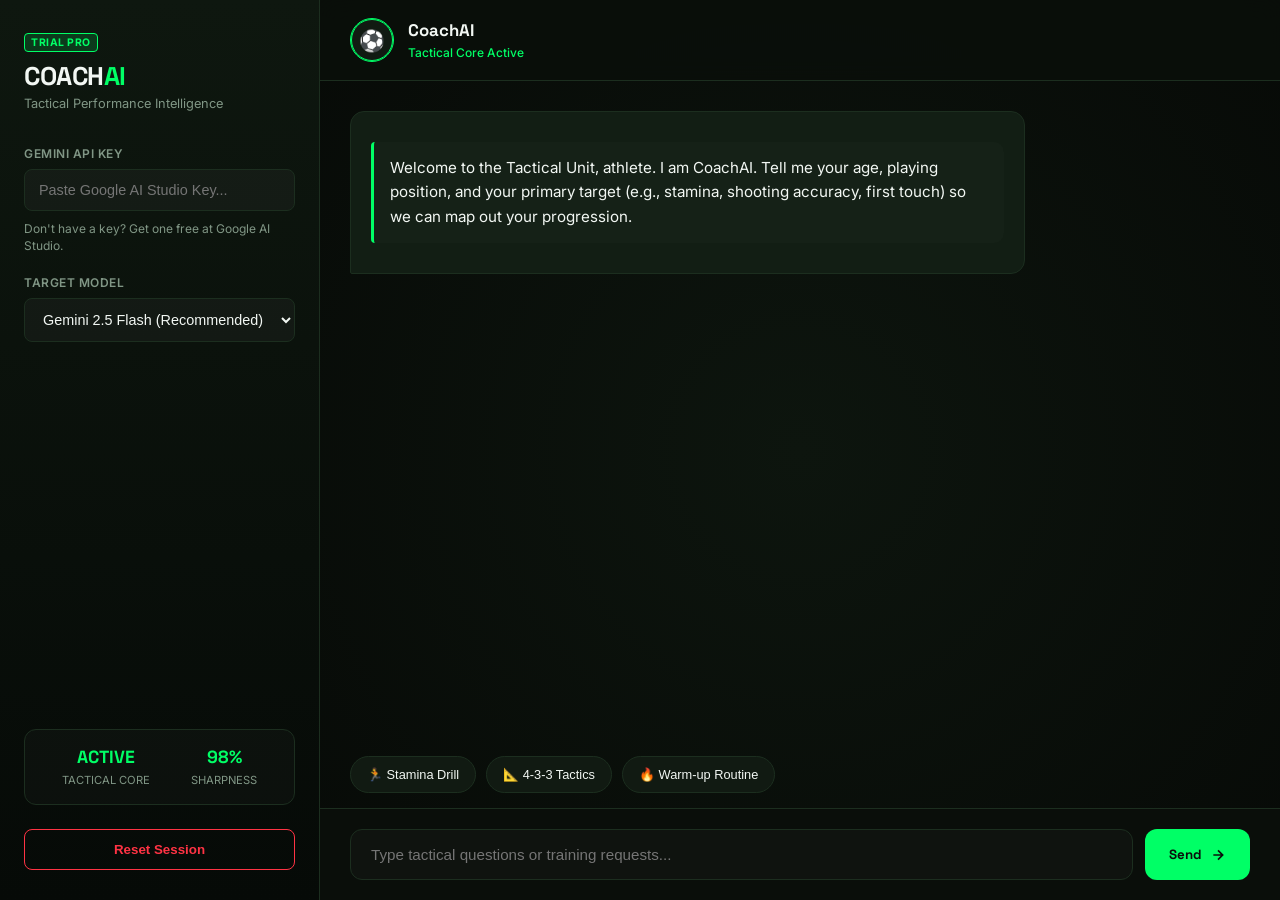
==== index.html @ 8681718f "Rename ai_studio_code.html to index.html" ====
<!DOCTYPE html>
<html lang="en">
<head>
    <meta charset="UTF-8">
    <meta name="viewport" content="width=device-width, initial-scale=1.0">
    <title>CoachAI - Tactical Training Dashboard</title>
    <link rel="stylesheet" href="style.css">
    <!-- Premium Fonts: Space Grotesk for headers, Inter for readability -->
    <link href="https://fonts.googleapis.com/css2?family=Inter:wght@400;500;600&family=Space+Grotesk:wght@500;700&display=swap" rel="stylesheet">
</head>
<body>
    <div class="app-container">
        <!-- Sidebar Utility Drawer -->
        <aside class="sidebar">
            <div class="sidebar-header">
                <div class="logo-area">
                    <span class="pitch-badge">TRIAL PRO</span>
                    <h2>COACH<span>AI</span></h2>
                </div>
                <p>Tactical Performance Intelligence</p>
            </div>
            
            <div class="config-section">
                <div class="input-group">
                    <label for="api-key-input">Gemini API Key</label>
                    <input type="password" id="api-key-input" placeholder="Paste Google AI Studio Key..." />
                </div>
                <p class="help-text">Don't have a key? Get one free at Google AI Studio.</p>
                
                <div class="input-group">
                    <label for="model-select">Target Model</label>
                    <select id="model-select">
                        <option value="gemini-2.5-flash">Gemini 2.5 Flash (Recommended)</option>
                        <option value="gemini-2.5-pro">Gemini 2.5 Pro (Heavy Reasoning)</option>
                    </select>
                </div>
            </div>

            <div class="stats-card">
                <div class="stat-item">
                    <span class="stat-val">ACTIVE</span>
                    <span class="stat-lbl">Tactical Core</span>
                </div>
                <div class="stat-item">
                    <span class="stat-val">98%</span>
                    <span class="stat-lbl">Sharpness</span>
                </div>
            </div>

            <div class="sidebar-footer">
                <button id="clear-btn" class="secondary-btn">Reset Session</button>
            </div>
        </aside>

        <!-- Main Chat Area -->
        <main class="chat-area">
            <header class="chat-header">
                <button id="menu-toggle" class="menu-btn">☰</button>
                <div class="coach-profile">
                    <div class="avatar-pulse">
                        <span class="avatar-icon">⚽</span>
                        <span class="pulse-ring"></span>
                    </div>
                    <div>
                        <h3>CoachAI</h3>
                        <span class="status">Tactical Core Active</span>
                    </div>
                </div>
            </header>

            <!-- Main Conversation Space -->
            <div class="messages-container" id="messages-container">
                <!-- Chat messages loaded here -->
            </div>

            <!-- Quick Suggestions Box -->
            <div class="suggestions-box" id="suggestions-box">
                <button class="suggestion-chip" data-prompt="Design an explosive stamina drill for a winger.">🏃 Stamina Drill</button>
                <button class="suggestion-chip" data-prompt="What are the tactical pros and cons of playing a 4-3-3 formation?">📐 4-3-3 Tactics</button>
                <button class="suggestion-chip" data-prompt="Give me a 10-minute warm-up routine before a high-intensity match.">🔥 Warm-up Routine</button>
            </div>

            <!-- Text Input Container -->
            <div class="input-bar">
                <form class="input-form" id="chat-form">
                    <input type="text" id="user-input" placeholder="Type tactical questions or training requests..." required autocomplete="off">
                    <button type="submit" id="send-btn">
                        <span>Send</span>
                        <svg width="16" height="16" viewBox="0 0 24 24" fill="none" stroke="currentColor" stroke-width="2.5"><path d="M5 12h14M12 5l7 7-7 7"/></svg>
                    </button>
                </form>
            </div>
        </main>
    </div>
    <script src="script.js"></script>
</body>
</html>
---- style.css ----
:root {
    --bg-dark: #0a0f0b;
    --bg-panel: #111a12;
    --neon-green: #00ff66;
    --neon-glow: rgba(0, 255, 102, 0.15);
    --border-color: #1c2e1f;
    --text-primary: #f2f7f3;
    --text-muted: #809685;
    --user-bubble: #172b1b;
    --coach-bubble: #121e14;
    --accent-red: #ff3344;
}

* {
    box-sizing: border-box;
    margin: 0;
    padding: 0;
}

body {
    background-color: var(--bg-dark);
    color: var(--text-primary);
    font-family: 'Inter', sans-serif;
    height: 100vh;
    display: flex;
    overflow: hidden;
}

.app-container {
    display: flex;
    width: 100vw;
    height: 100vh;
}

/* Sidebar Styling */
.sidebar {
    width: 320px;
    background: linear-gradient(180deg, #0e170f 0%, #060a07 100%);
    border-right: 1px solid var(--border-color);
    display: flex;
    flex-direction: column;
    padding: 30px 24px;
    z-index: 10;
}

.sidebar-header h2 {
    font-family: 'Space Grotesk', sans-serif;
    font-size: 1.6rem;
    font-weight: 700;
    letter-spacing: -0.5px;
}

.sidebar-header h2 span {
    color: var(--neon-green);
}

.pitch-badge {
    background-color: var(--neon-glow);
    color: var(--neon-green);
    border: 1px solid var(--neon-green);
    font-size: 0.65rem;
    font-weight: 700;
    padding: 2px 6px;
    border-radius: 4px;
    letter-spacing: 0.5px;
    display: inline-block;
    margin-bottom: 8px;
}

.sidebar-header p {
    font-size: 0.8rem;
    color: var(--text-muted);
    margin-top: 4px;
    margin-bottom: 35px;
}

.config-section {
    display: flex;
    flex-direction: column;
    gap: 20px;
    flex-grow: 1;
}

.input-group {
    display: flex;
    flex-direction: column;
    gap: 8px;
}

.input-group label {
    font-size: 0.75rem;
    font-weight: 600;
    text-transform: uppercase;
    letter-spacing: 0.5px;
    color: var(--text-muted);
}

.input-group input, .input-group select {
    background-color: rgba(255, 255, 255, 0.03);
    border: 1px solid var(--border-color);
    padding: 12px 14px;
    border-radius: 8px;
    color: var(--text-primary);
    font-size: 0.9rem;
    transition: all 0.2s ease;
}

.input-group input:focus, .input-group select:focus {
    outline: none;
    border-color: var(--neon-green);
    box-shadow: 0 0 10px var(--neon-glow);
}

.help-text {
    font-size: 0.75rem;
    color: var(--text-muted);
    line-height: 1.4;
    margin-top: -10px;
}

.stats-card {
    background: rgba(255, 255, 255, 0.02);
    border: 1px solid var(--border-color);
    border-radius: 12px;
    padding: 16px;
    display: flex;
    justify-content: space-around;
    margin-bottom: 24px;
}

.stat-item {
    text-align: center;
}

.stat-val {
    display: block;
    font-family: 'Space Grotesk', sans-serif;
    font-size: 1.1rem;
    font-weight: 700;
    color: var(--neon-green);
}

.stat-lbl {
    font-size: 0.7rem;
    color: var(--text-muted);
    text-transform: uppercase;
}

.secondary-btn {
    width: 100%;
    background: transparent;
    border: 1px solid var(--accent-red);
    color: var(--accent-red);
    padding: 12px;
    border-radius: 8px;
    cursor: pointer;
    font-weight: 600;
    transition: all 0.2s ease;
}

.secondary-btn:hover {
    background-color: rgba(255, 51, 68, 0.08);
}

/* Chat Main Layout */
.chat-area {
    flex-grow: 1;
    display: flex;
    flex-direction: column;
    background: radial-gradient(circle at 50% 50%, #0d150e 0%, #070a07 100%);
    height: 100%;
}

.chat-header {
    background: rgba(10, 15, 11, 0.8);
    backdrop-filter: blur(12px);
    padding: 18px 30px;
    display: flex;
    align-items: center;
    border-bottom: 1px solid var(--border-color);
}

.menu-btn {
    display: none;
    background: none;
    border: none;
    color: var(--text-primary);
    font-size: 1.5rem;
    margin-right: 18px;
    cursor: pointer;
}

.coach-profile {
    display: flex;
    align-items: center;
    gap: 14px;
}

.avatar-pulse {
    position: relative;
    width: 44px;
    height: 44px;
    background: var(--bg-panel);
    border: 1.5px solid var(--neon-green);
    border-radius: 50%;
    display: flex;
    align-items: center;
    justify-content: center;
    font-size: 1.3rem;
}

.pulse-ring {
    position: absolute;
    width: 100%;
    height: 100%;
    border: 1px solid var(--neon-green);
    border-radius: 50%;
    animation: pulse 2s infinite;
}

@keyframes pulse {
    0% { transform: scale(1); opacity: 1; }
    100% { transform: scale(1.4); opacity: 0; }
}

.coach-profile h3 {
    font-family: 'Space Grotesk', sans-serif;
    font-size: 1.05rem;
}

.coach-profile .status {
    font-size: 0.75rem;
    color: var(--neon-green);
    font-weight: 500;
}

/* Message Container Elements */
.messages-container {
    flex-grow: 1;
    padding: 30px;
    overflow-y: auto;
    display: flex;
    flex-direction: column;
    gap: 20px;
}

.message {
    max-width: 75%;
    padding: 16px 20px;
    border-radius: 14px;
    line-height: 1.6;
    font-size: 0.95rem;
}

.message.user {
    align-self: flex-end;
    background-color: var(--user-bubble);
    border: 1px solid rgba(0, 255, 102, 0.1);
    border-bottom-right-radius: 2px;
}

.message.assistant {
    align-self: flex-start;
    background-color: var(--coach-bubble);
    border: 1px solid var(--border-color);
    border-bottom-left-radius: 2px;
}

/* CSS Card Layouts for Coach AI responses */
.response-card {
    border-left: 3px solid var(--neon-green);
    background: rgba(255, 255, 255, 0.01);
    margin: 14px 0;
    padding: 14px 16px;
    border-radius: 4px 10px 10px 4px;
}

.response-card h5 {
    font-family: 'Space Grotesk', sans-serif;
    color: var(--neon-green);
    font-size: 1rem;
    text-transform: uppercase;
    margin-bottom: 8px;
    letter-spacing: 0.5px;
}

.message ul, .message ol {
    margin-left: 20px;
    margin-top: 6px;
    margin-bottom: 6px;
}

.message li {
    margin-bottom: 6px;
}

/* Suggestion Chips styling */
.suggestions-box {
    padding: 0 30px;
    display: flex;
    gap: 10px;
    overflow-x: auto;
    scrollbar-width: none;
    margin-bottom: 15px;
}

.suggestions-box::-webkit-scrollbar {
    display: none;
}

.suggestion-chip {
    background-color: var(--bg-panel);
    border: 1px solid var(--border-color);
    color: var(--text-primary);
    padding: 10px 16px;
    border-radius: 20px;
    font-size: 0.8rem;
    font-weight: 500;
    white-space: nowrap;
    cursor: pointer;
    transition: all 0.2s ease;
}

.suggestion-chip:hover {
    border-color: var(--neon-green);
    background-color: var(--neon-glow);
}

/* Input Bar styling */
.input-bar {
    background: rgba(10, 15, 11, 0.9);
    padding: 20px 30px;
    border-top: 1px solid var(--border-color);
}

.input-form {
    display: flex;
    gap: 12px;
}

.input-form input {
    flex-grow: 1;
    background-color: rgba(255, 255, 255, 0.02);
    border: 1px solid var(--border-color);
    padding: 16px 20px;
    border-radius: 12px;
    color: var(--text-primary);
    font-size: 0.95rem;
    transition: all 0.2s;
}

.input-form input:focus {
    outline: none;
    border-color: var(--neon-green);
    background-color: rgba(255, 255, 255, 0.04);
}

.input-form button {
    background-color: var(--neon-green);
    color: var(--bg-dark);
    border: none;
    padding: 0 24px;
    border-radius: 12px;
    font-family: 'Space Grotesk', sans-serif;
    font-weight: 700;
    display: flex;
    align-items: center;
    gap: 8px;
    cursor: pointer;
    transition: transform 0.2s, background-color 0.2s;
}

.input-form button:hover {
    background-color: #00e65c;
    transform: translateY(-1px);
}

/* Custom Scrollbar */
::-webkit-scrollbar {
    width: 6px;
}

::-webkit-scrollbar-track {
    background: transparent;
}

::-webkit-scrollbar-thumb {
    background: var(--border-color);
    border-radius: 10px;
}

/* Mobile Styling */
@media (max-width: 820px) {
    .menu-btn {
        display: block;
    }
    .sidebar {
        position: absolute;
        left: 0;
        top: 0;
        bottom: 0;
        transform: translateX(-100%);
    }
    .sidebar.open {
        transform: translateX(0);
    }
    .message {
        max-width: 90%;
    }
}
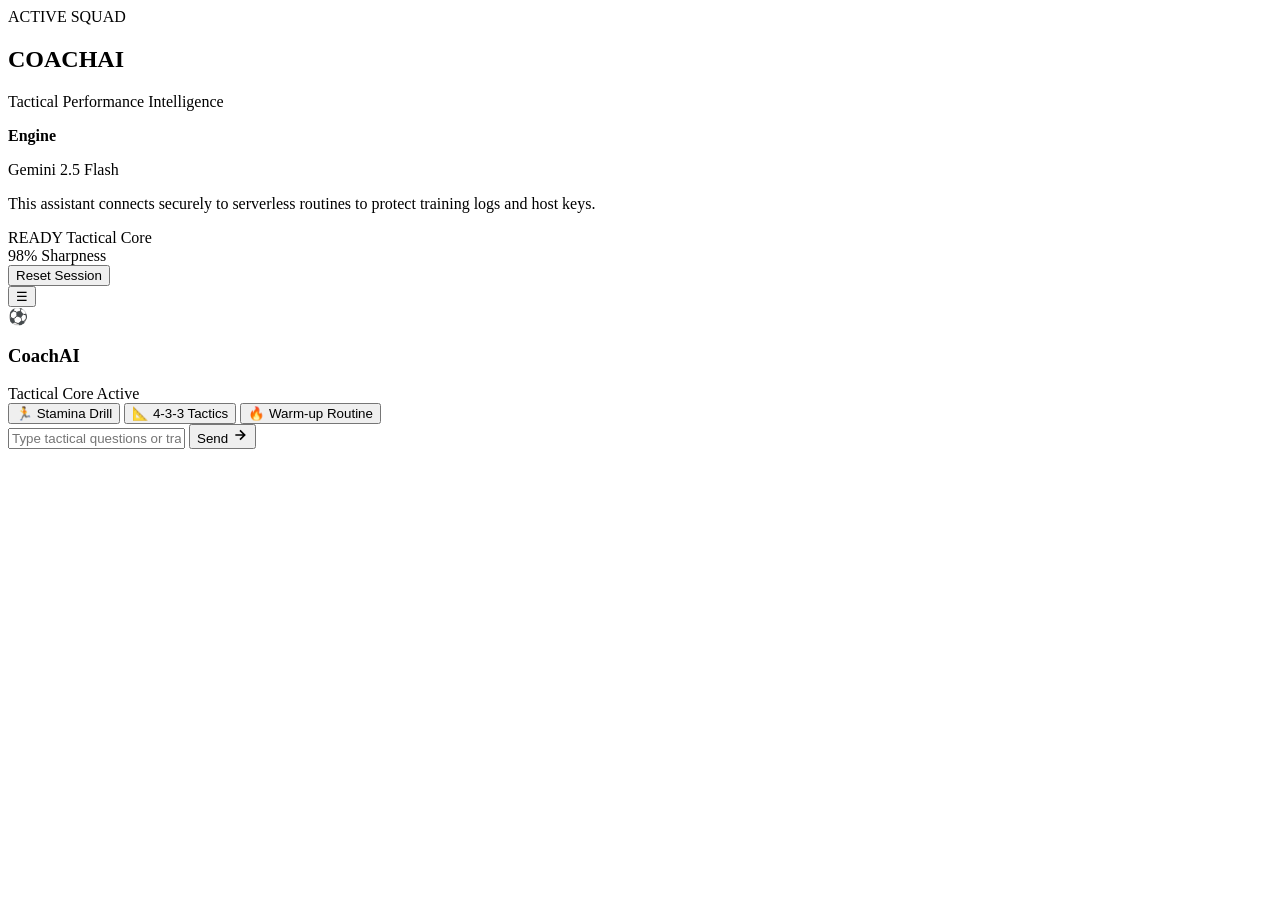
==== commit 1aba4a7e: "Rename index.html.html to index.html" ====
--- a/index.html
+++ b/index.html
@@ -14,31 +14,26 @@
         <aside class="sidebar">
             <div class="sidebar-header">
                 <div class="logo-area">
-                    <span class="pitch-badge">TRIAL PRO</span>
+                    <span class="pitch-badge">ACTIVE SQUAD</span>
                     <h2>COACH<span>AI</span></h2>
                 </div>
                 <p>Tactical Performance Intelligence</p>
             </div>
             
             <div class="config-section">
-                <div class="input-group">
-                    <label for="api-key-input">Gemini API Key</label>
-                    <input type="password" id="api-key-input" placeholder="Paste Google AI Studio Key..." />
+                <div class="system-badge">
+                    <div class="badge-dot"></div>
+                    <div>
+                        <strong>Engine</strong>
+                        <p>Gemini 2.5 Flash</p>
+                    </div>
                 </div>
-                <p class="help-text">Don't have a key? Get one free at Google AI Studio.</p>
-                
-                <div class="input-group">
-                    <label for="model-select">Target Model</label>
-                    <select id="model-select">
-                        <option value="gemini-2.5-flash">Gemini 2.5 Flash (Recommended)</option>
-                        <option value="gemini-2.5-pro">Gemini 2.5 Pro (Heavy Reasoning)</option>
-                    </select>
-                </div>
+                <p class="help-text">This assistant connects securely to serverless routines to protect training logs and host keys.</p>
             </div>
 
             <div class="stats-card">
                 <div class="stat-item">
-                    <span class="stat-val">ACTIVE</span>
+                    <span class="stat-val">READY</span>
                     <span class="stat-lbl">Tactical Core</span>
                 </div>
                 <div class="stat-item">
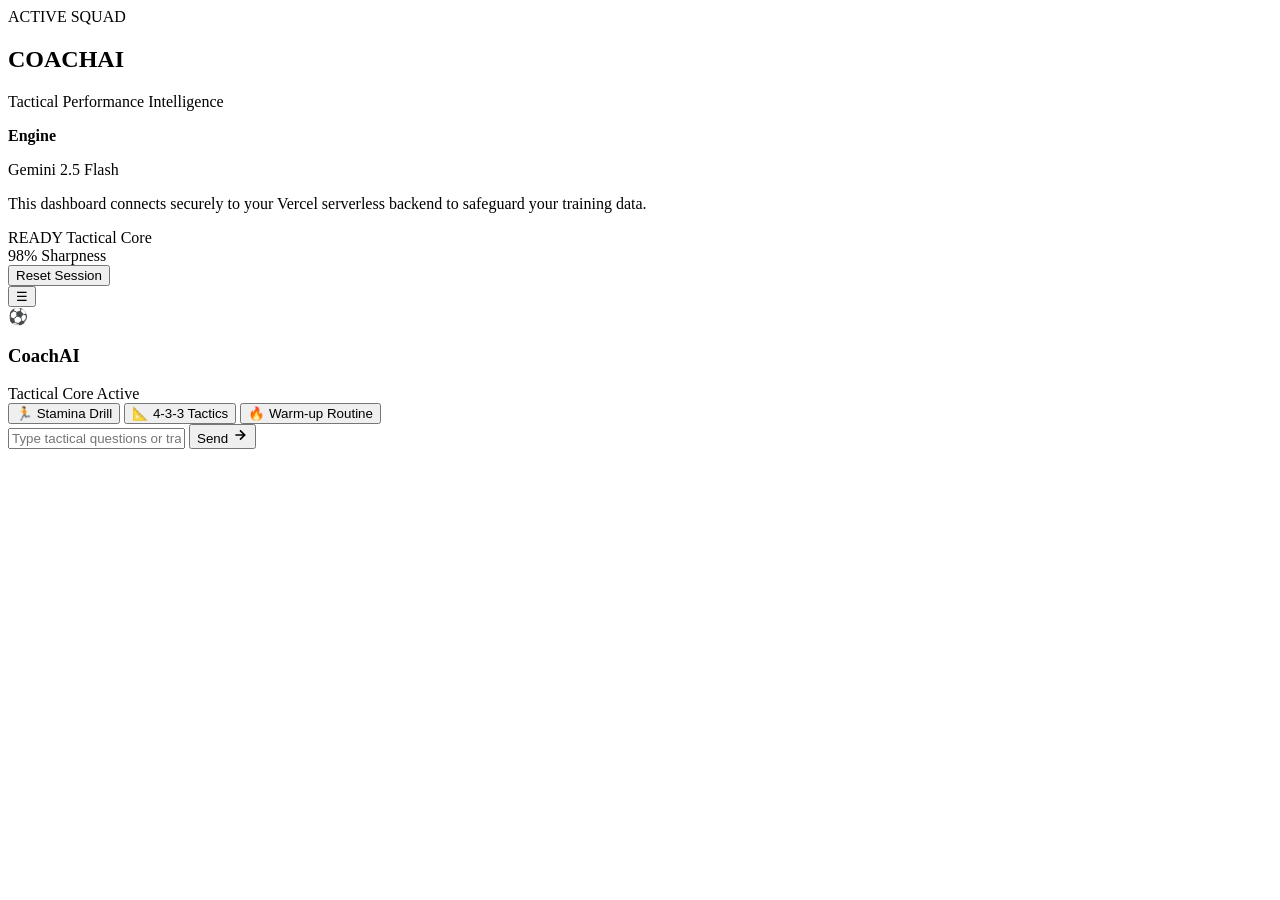
==== commit 859bbb53: "Rename index.html.html to index.html" ====
--- a/index.html
+++ b/index.html
@@ -28,7 +28,7 @@
                         <p>Gemini 2.5 Flash</p>
                     </div>
                 </div>
-                <p class="help-text">This assistant connects securely to serverless routines to protect training logs and host keys.</p>
+                <p class="help-text">This dashboard connects securely to your Vercel serverless backend to safeguard your training data.</p>
             </div>
 
             <div class="stats-card">
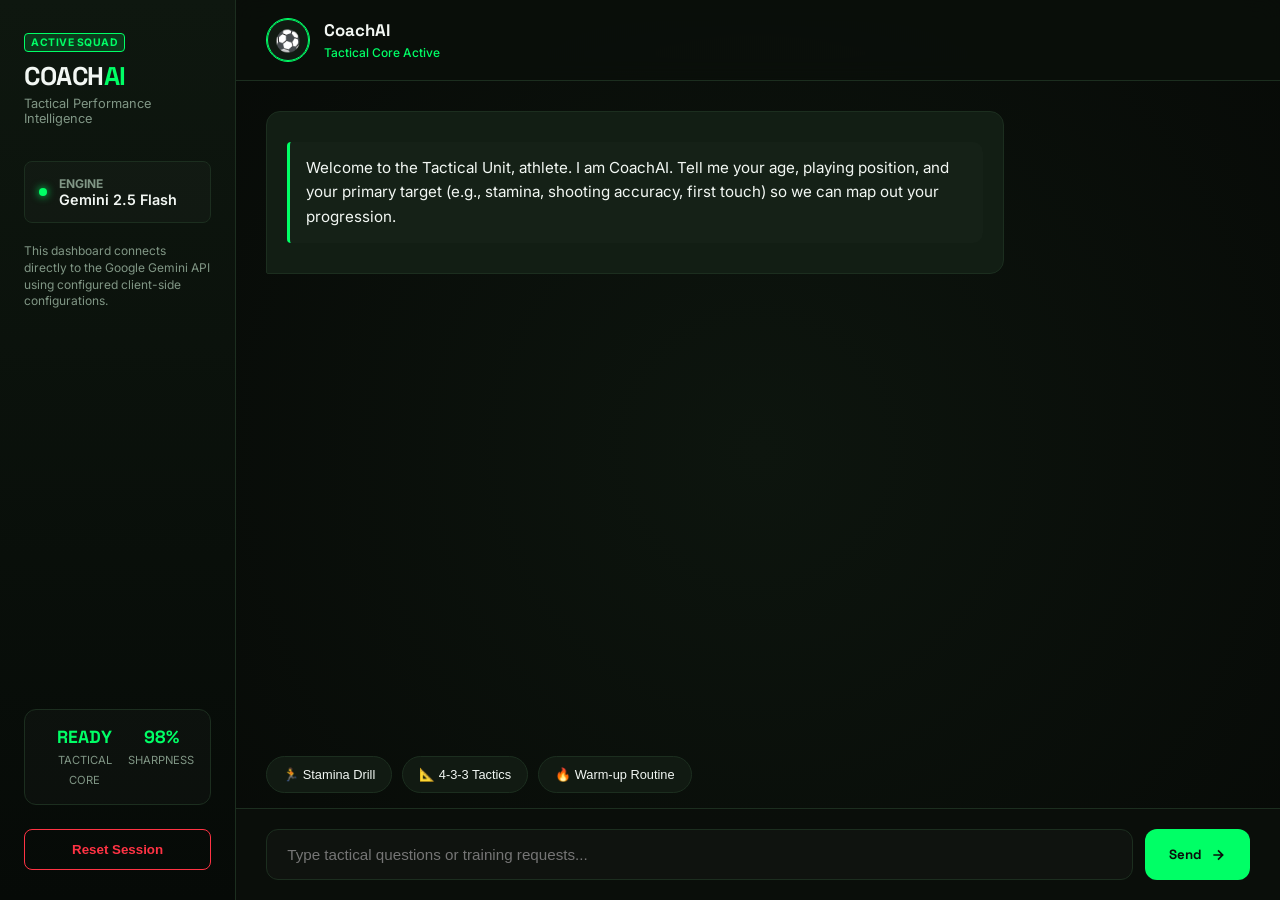
==== commit ed7ee705: "Rename index.html.html to index.html" ====
--- a/index.html
+++ b/index.html
@@ -28,7 +28,7 @@
                         <p>Gemini 2.5 Flash</p>
                     </div>
                 </div>
-                <p class="help-text">This dashboard connects securely to your Vercel serverless backend to safeguard your training data.</p>
+                <p class="help-text">This dashboard connects directly to the Google Gemini API using configured client-side configurations.</p>
             </div>
 
             <div class="stats-card">
--- a/style.css
+++ b/style.css
@@ -0,0 +1,410 @@
+:root {
+    --bg-dark: #0a0f0b;
+    --bg-panel: #111a12;
+    --neon-green: #00ff66;
+    --neon-glow: rgba(0, 255, 102, 0.15);
+    --border-color: #1c2e1f;
+    --text-primary: #f2f7f3;
+    --text-muted: #809685;
+    --user-bubble: #172b1b;
+    --coach-bubble: #121e14;
+    --accent-red: #ff3344;
+}
+
+* {
+    box-sizing: border-box;
+    margin: 0;
+    padding: 0;
+}
+
+body {
+    background-color: var(--bg-dark);
+    color: var(--text-primary);
+    font-family: 'Inter', sans-serif;
+    height: 100vh;
+    display: flex;
+    overflow: hidden;
+}
+
+.app-container {
+    display: flex;
+    width: 100vw;
+    height: 100vh;
+}
+
+/* Sidebar Styling */
+.sidebar {
+    width: 320px;
+    background: linear-gradient(180deg, #0e170f 0%, #060a07 100%);
+    border-right: 1px solid var(--border-color);
+    display: flex;
+    flex-direction: column;
+    padding: 30px 24px;
+    z-index: 10;
+}
+
+.sidebar-header h2 {
+    font-family: 'Space Grotesk', sans-serif;
+    font-size: 1.6rem;
+    font-weight: 700;
+    letter-spacing: -0.5px;
+}
+
+.sidebar-header h2 span {
+    color: var(--neon-green);
+}
+
+.pitch-badge {
+    background-color: var(--neon-glow);
+    color: var(--neon-green);
+    border: 1px solid var(--neon-green);
+    font-size: 0.65rem;
+    font-weight: 700;
+    padding: 2px 6px;
+    border-radius: 4px;
+    letter-spacing: 0.5px;
+    display: inline-block;
+    margin-bottom: 8px;
+}
+
+.sidebar-header p {
+    font-size: 0.8rem;
+    color: var(--text-muted);
+    margin-top: 4px;
+    margin-bottom: 35px;
+}
+
+.config-section {
+    display: flex;
+    flex-direction: column;
+    gap: 20px;
+    flex-grow: 1;
+}
+
+.system-badge {
+    display: flex;
+    align-items: center;
+    gap: 12px;
+    background-color: rgba(255, 255, 255, 0.02);
+    border: 1px solid var(--border-color);
+    padding: 14px;
+    border-radius: 8px;
+}
+
+.badge-dot {
+    width: 8px;
+    height: 8px;
+    background-color: var(--neon-green);
+    border-radius: 50%;
+    box-shadow: 0 0 8px var(--neon-green);
+}
+
+.system-badge strong {
+    font-size: 0.75rem;
+    color: var(--text-muted);
+    text-transform: uppercase;
+    display: block;
+}
+
+.system-badge p {
+    font-size: 0.9rem;
+    font-weight: 600;
+    color: var(--text-primary);
+}
+
+.help-text {
+    font-size: 0.75rem;
+    color: var(--text-muted);
+    line-height: 1.4;
+}
+
+.stats-card {
+    background: rgba(255, 255, 255, 0.02);
+    border: 1px solid var(--border-color);
+    border-radius: 12px;
+    padding: 16px;
+    display: flex;
+    justify-content: space-around;
+    margin-bottom: 24px;
+}
+
+.stat-item {
+    text-align: center;
+}
+
+.stat-val {
+    display: block;
+    font-family: 'Space Grotesk', sans-serif;
+    font-size: 1.1rem;
+    font-weight: 700;
+    color: var(--neon-green);
+}
+
+.stat-lbl {
+    font-size: 0.7rem;
+    color: var(--text-muted);
+    text-transform: uppercase;
+}
+
+.secondary-btn {
+    width: 100%;
+    background: transparent;
+    border: 1px solid var(--accent-red);
+    color: var(--accent-red);
+    padding: 12px;
+    border-radius: 8px;
+    cursor: pointer;
+    font-weight: 600;
+    transition: all 0.2s ease;
+}
+
+.secondary-btn:hover {
+    background-color: rgba(255, 51, 68, 0.08);
+}
+
+/* Chat Main Layout */
+.chat-area {
+    flex-grow: 1;
+    display: flex;
+    flex-direction: column;
+    background: radial-gradient(circle at 50% 50%, #0d150e 0%, #070a07 100%);
+    height: 100%;
+}
+
+.chat-header {
+    background: rgba(10, 15, 11, 0.8);
+    backdrop-filter: blur(12px);
+    padding: 18px 30px;
+    display: flex;
+    align-items: center;
+    border-bottom: 1px solid var(--border-color);
+}
+
+.menu-btn {
+    display: none;
+    background: none;
+    border: none;
+    color: var(--text-primary);
+    font-size: 1.5rem;
+    margin-right: 18px;
+    cursor: pointer;
+}
+
+.coach-profile {
+    display: flex;
+    align-items: center;
+    gap: 14px;
+}
+
+.avatar-pulse {
+    position: relative;
+    width: 44px;
+    height: 44px;
+    background: var(--bg-panel);
+    border: 1.5px solid var(--neon-green);
+    border-radius: 50%;
+    display: flex;
+    align-items: center;
+    justify-content: center;
+    font-size: 1.3rem;
+}
+
+.pulse-ring {
+    position: absolute;
+    width: 100%;
+    height: 100%;
+    border: 1px solid var(--neon-green);
+    border-radius: 50%;
+    animation: pulse 2s infinite;
+}
+
+@keyframes pulse {
+    0% { transform: scale(1); opacity: 1; }
+    100% { transform: scale(1.4); opacity: 0; }
+}
+
+.coach-profile h3 {
+    font-family: 'Space Grotesk', sans-serif;
+    font-size: 1.05rem;
+}
+
+.coach-profile .status {
+    font-size: 0.75rem;
+    color: var(--neon-green);
+    font-weight: 500;
+}
+
+/* Message Container Elements */
+.messages-container {
+    flex-grow: 1;
+    padding: 30px;
+    overflow-y: auto;
+    display: flex;
+    flex-direction: column;
+    gap: 20px;
+}
+
+.message {
+    max-width: 75%;
+    padding: 16px 20px;
+    border-radius: 14px;
+    line-height: 1.6;
+    font-size: 0.95rem;
+}
+
+.message.user {
+    align-self: flex-end;
+    background-color: var(--user-bubble);
+    border: 1px solid rgba(0, 255, 102, 0.1);
+    border-bottom-right-radius: 2px;
+}
+
+.message.assistant {
+    align-self: flex-start;
+    background-color: var(--coach-bubble);
+    border: 1px solid var(--border-color);
+    border-bottom-left-radius: 2px;
+}
+
+/* CSS Card Layouts for Coach AI responses */
+.response-card {
+    border-left: 3px solid var(--neon-green);
+    background: rgba(255, 255, 255, 0.01);
+    margin: 14px 0;
+    padding: 14px 16px;
+    border-radius: 4px 10px 10px 4px;
+}
+
+.response-card h5 {
+    font-family: 'Space Grotesk', sans-serif;
+    color: var(--neon-green);
+    font-size: 1rem;
+    text-transform: uppercase;
+    margin-bottom: 8px;
+    letter-spacing: 0.5px;
+}
+
+.message ul, .message ol {
+    margin-left: 20px;
+    margin-top: 6px;
+    margin-bottom: 6px;
+}
+
+.message li {
+    margin-bottom: 6px;
+}
+
+/* Suggestion Chips styling */
+.suggestions-box {
+    padding: 0 30px;
+    display: flex;
+    gap: 10px;
+    overflow-x: auto;
+    scrollbar-width: none;
+    margin-bottom: 15px;
+}
+
+.suggestions-box::-webkit-scrollbar {
+    display: none;
+}
+
+.suggestion-chip {
+    background-color: var(--bg-panel);
+    border: 1px solid var(--border-color);
+    color: var(--text-primary);
+    padding: 10px 16px;
+    border-radius: 20px;
+    font-size: 0.8rem;
+    font-weight: 500;
+    white-space: nowrap;
+    cursor: pointer;
+    transition: all 0.2s ease;
+}
+
+.suggestion-chip:hover {
+    border-color: var(--neon-green);
+    background-color: var(--neon-glow);
+}
+
+/* Input Bar styling */
+.input-bar {
+    background: rgba(10, 15, 11, 0.9);
+    padding: 20px 30px;
+    border-top: 1px solid var(--border-color);
+}
+
+.input-form {
+    display: flex;
+    gap: 12px;
+}
+
+.input-form input {
+    flex-grow: 1;
+    background-color: rgba(255, 255, 255, 0.02);
+    border: 1px solid var(--border-color);
+    padding: 16px 20px;
+    border-radius: 12px;
+    color: var(--text-primary);
+    font-size: 0.95rem;
+    transition: all 0.2s;
+}
+
+.input-form input:focus {
+    outline: none;
+    border-color: var(--neon-green);
+    background-color: rgba(255, 255, 255, 0.04);
+}
+
+.input-form button {
+    background-color: var(--neon-green);
+    color: var(--bg-dark);
+    border: none;
+    padding: 0 24px;
+    border-radius: 12px;
+    font-family: 'Space Grotesk', sans-serif;
+    font-weight: 700;
+    display: flex;
+    align-items: center;
+    gap: 8px;
+    cursor: pointer;
+    transition: transform 0.2s, background-color 0.2s;
+}
+
+.input-form button:hover {
+    background-color: #00e65c;
+    transform: translateY(-1px);
+}
+
+/* Custom Scrollbar */
+::-webkit-scrollbar {
+    width: 6px;
+}
+
+::-webkit-scrollbar-track {
+    background: transparent;
+}
+
+::-webkit-scrollbar-thumb {
+    background: var(--border-color);
+    border-radius: 10px;
+}
+
+/* Mobile Styling */
+@media (max-width: 820px) {
+    .menu-btn {
+        display: block;
+    }
+    .sidebar {
+        position: absolute;
+        left: 0;
+        top: 0;
+        bottom: 0;
+        transform: translateX(-100%);
+    }
+    .sidebar.open {
+        transform: translateX(0);
+    }
+    .message {
+        max-width: 90%;
+    }
+}
